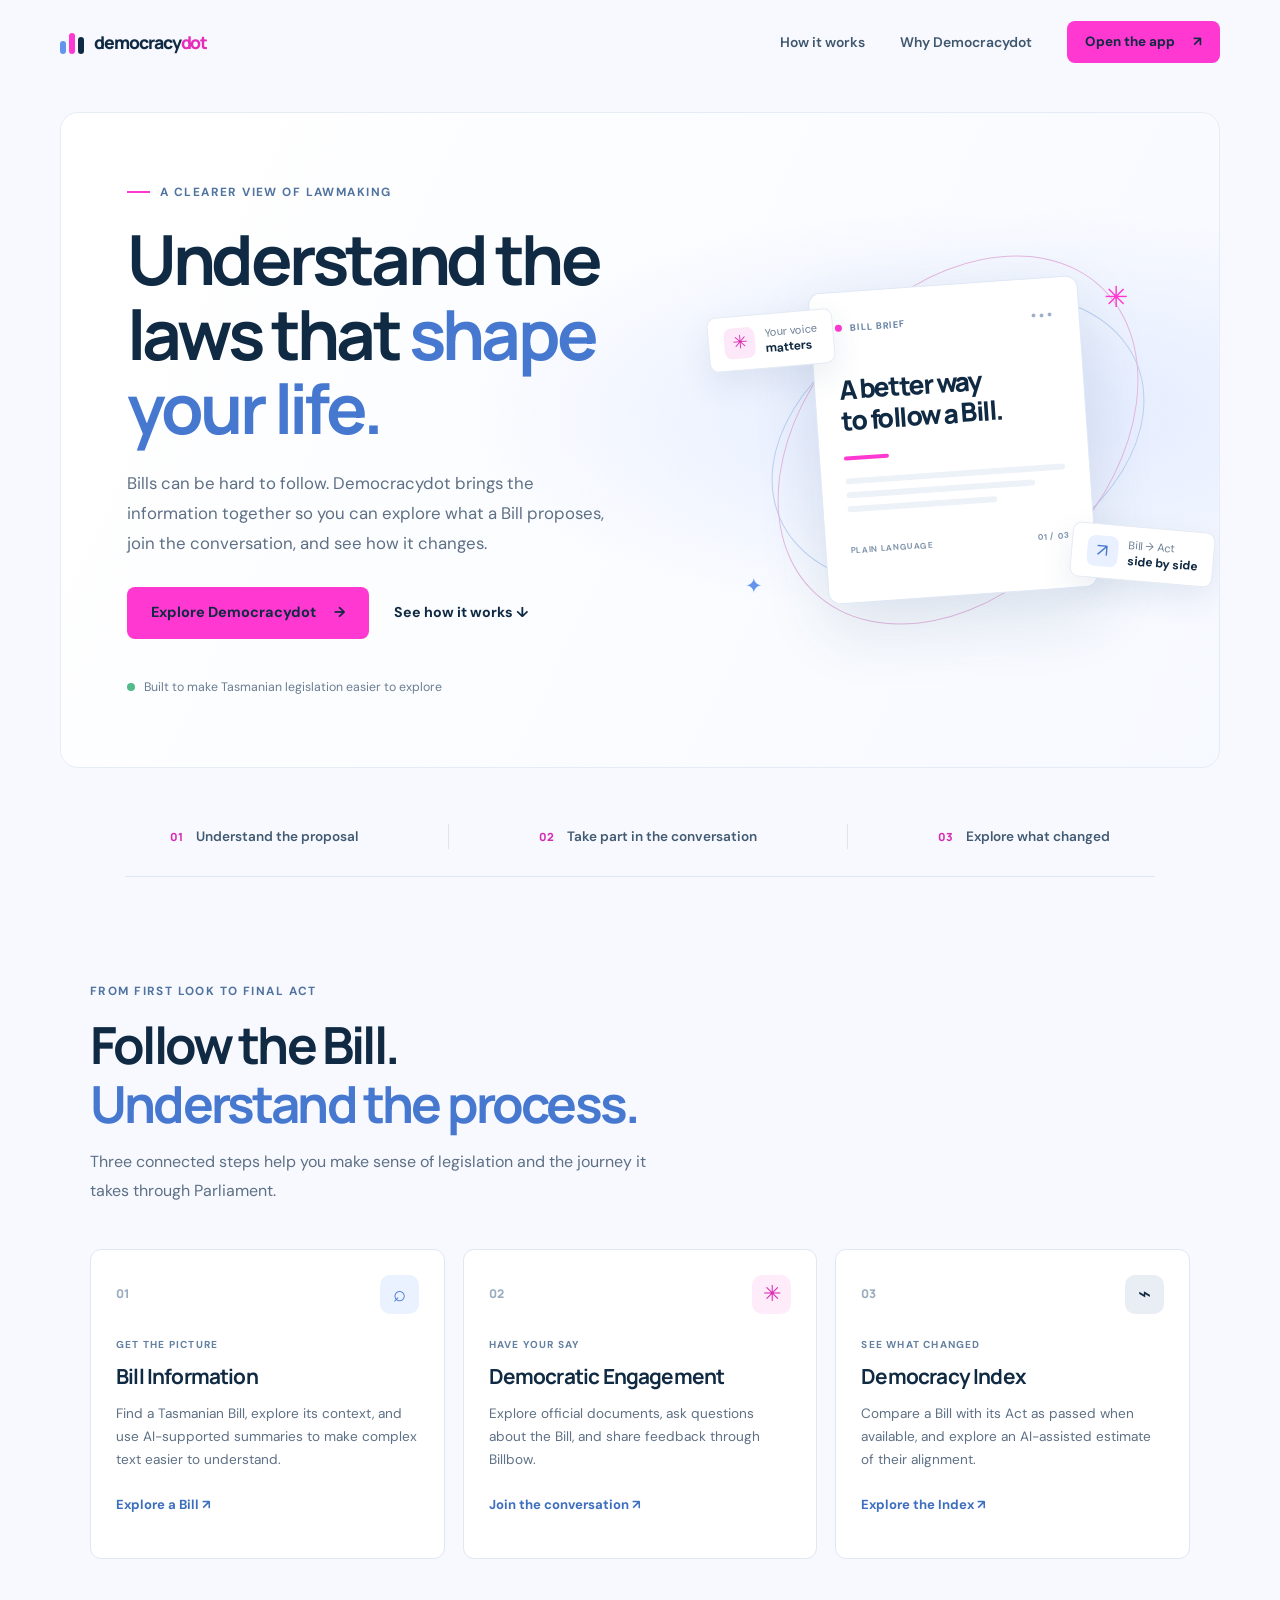
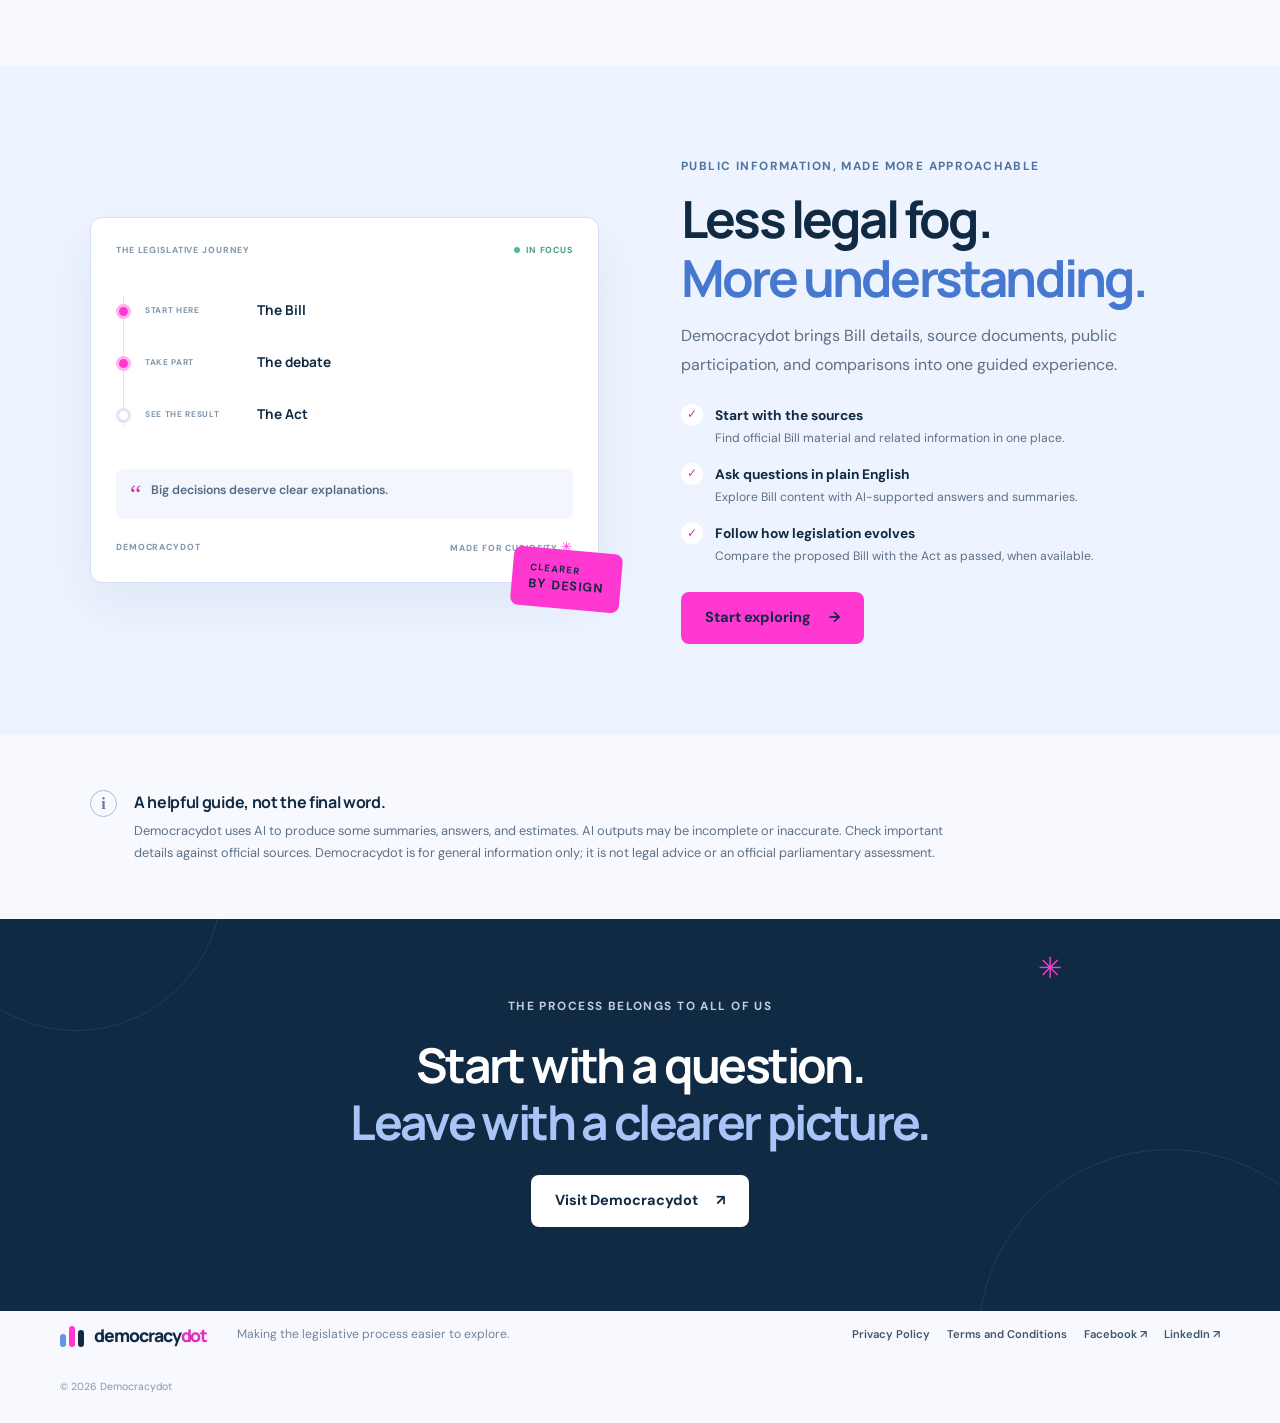
==== docs/index.html @ a139b9e2 "update" ====
<!doctype html>
<html lang="en">
  <head>
    <meta charset="utf-8">
    <meta name="viewport" content="width=device-width, initial-scale=1">
    <meta
      name="description"
      content="Understand Tasmanian Bills, follow the parliamentary process, and explore how legislation changes with Democracydot."
    >
    <meta name="theme-color" content="#f7f9ff">
    <title>Democracydot — Understand the laws that shape your life</title>
    <link rel="preconnect" href="https://fonts.googleapis.com">
    <link rel="preconnect" href="https://fonts.gstatic.com" crossorigin>
    <link
      href="https://fonts.googleapis.com/css2?family=DM+Sans:wght@400;500;600;700&family=Manrope:wght@400;500;600;700;800&display=swap"
      rel="stylesheet"
    >
    <link rel="stylesheet" href="styles.css">
  </head>
  <body>
    <a class="skip-link" href="#main">Skip to content</a>
    <header class="site-header">
      <a class="brand" href="#main" aria-label="Democracydot home">
        <span class="brand-mark" aria-hidden="true"><span></span><span></span><span></span></span>
        <span>democracy<span class="brand-dot">dot</span></span>
      </a>
      <nav class="main-nav" aria-label="Main navigation">
        <a href="#how-it-works">How it works</a>
        <a href="#why-democracydot">Why Democracydot</a>
        <a class="button button-small button-primary" href="https://democracydotcom.streamlit.app/">
          Open the app <span aria-hidden="true">↗</span>
        </a>
      </nav>
    </header>

    <main id="main">
      <section class="hero">
        <div class="hero-copy">
          <p class="eyebrow"><span class="eyebrow-line"></span> A clearer view of lawmaking</p>
          <h1>Understand the laws that <span>shape your life.</span></h1>
          <p class="hero-intro">
            Bills can be hard to follow. Democracydot brings the information
            together so you can explore what a Bill proposes, join the
            conversation, and see how it changes.
          </p>
          <div class="hero-actions">
            <a class="button button-primary" href="https://democracydotcom.streamlit.app/">
              Explore Democracydot <span aria-hidden="true">→</span>
            </a>
            <a class="text-link" href="#how-it-works">See how it works <span aria-hidden="true">↓</span></a>
          </div>
          <div class="hero-note">
            <span class="status-dot" aria-hidden="true"></span>
            Built to make Tasmanian legislation easier to explore
          </div>
        </div>

        <div class="hero-art" role="img" aria-label="Illustration of a Bill moving through three stages">
          <div class="art-orbit orbit-one"></div>
          <div class="art-orbit orbit-two"></div>
          <div class="document-card">
            <div class="document-top">
              <span class="document-label"><span></span> BILL BRIEF</span>
              <span class="document-dots" aria-hidden="true">•••</span>
            </div>
            <div class="document-title">A better way<br>to follow a Bill.</div>
            <div class="document-rule"></div>
            <div class="document-lines"><i></i><i></i><i></i></div>
            <div class="document-footer"><span>PLAIN LANGUAGE</span><span>01 / 03</span></div>
          </div>
          <div class="art-tag tag-voice"><span class="tag-icon">✳</span><span>Your voice<br><b>matters</b></span></div>
          <div class="art-tag tag-compare"><span class="tag-icon">↗</span><span>Bill → Act<br><b>side by side</b></span></div>
          <div class="art-sparkle sparkle-one" aria-hidden="true">✳</div>
          <div class="art-sparkle sparkle-two" aria-hidden="true">✦</div>
        </div>
      </section>

      <section class="trust-strip" aria-label="What Democracydot helps you do">
        <div><span class="strip-number">01</span><span>Understand the proposal</span></div>
        <span class="strip-divider" aria-hidden="true"></span>
        <div><span class="strip-number">02</span><span>Take part in the conversation</span></div>
        <span class="strip-divider" aria-hidden="true"></span>
        <div><span class="strip-number">03</span><span>Explore what changed</span></div>
      </section>

      <section class="workflow section-wrap" id="how-it-works">
        <div class="section-heading">
          <p class="eyebrow">From first look to final Act</p>
          <h2>Follow the Bill.<br><span>Understand the process.</span></h2>
          <p>Three connected steps help you make sense of legislation and the journey it takes through Parliament.</p>
        </div>
        <div class="steps">
          <article class="step-card step-blue">
            <div class="step-top"><span class="step-number">01</span><span class="step-symbol" aria-hidden="true">⌕</span></div>
            <p class="step-kicker">GET THE PICTURE</p>
            <h3>Bill Information</h3>
            <p>Find a Tasmanian Bill, explore its context, and use AI-supported summaries to make complex text easier to understand.</p>
            <a href="https://democracydotcom.streamlit.app/" class="step-link">Explore a Bill <span aria-hidden="true">↗</span></a>
          </article>
          <article class="step-card step-pink">
            <div class="step-top"><span class="step-number">02</span><span class="step-symbol" aria-hidden="true">✳</span></div>
            <p class="step-kicker">HAVE YOUR SAY</p>
            <h3>Democratic Engagement</h3>
            <p>Explore official documents, ask questions about the Bill, and share feedback through Billbow.</p>
            <a href="https://democracydotcom.streamlit.app/" class="step-link">Join the conversation <span aria-hidden="true">↗</span></a>
          </article>
          <article class="step-card step-navy">
            <div class="step-top"><span class="step-number">03</span><span class="step-symbol" aria-hidden="true">⌁</span></div>
            <p class="step-kicker">SEE WHAT CHANGED</p>
            <h3>Democracy Index</h3>
            <p>Compare a Bill with its Act as passed when available, and explore an AI-assisted estimate of their alignment.</p>
            <a href="https://democracydotcom.streamlit.app/" class="step-link">Explore the Index <span aria-hidden="true">↗</span></a>
          </article>
        </div>
      </section>

      <section class="feature-section" id="why-democracydot">
        <div class="feature-visual">
          <div class="feature-panel">
            <div class="panel-header"><span>THE LEGISLATIVE JOURNEY</span><span class="panel-live"><i></i> IN FOCUS</span></div>
            <div class="journey-line">
              <div class="journey-item active"><span class="journey-dot"></span><div><small>START HERE</small><b>The Bill</b></div></div>
              <div class="journey-item active"><span class="journey-dot"></span><div><small>TAKE PART</small><b>The debate</b></div></div>
              <div class="journey-item"><span class="journey-dot"></span><div><small>SEE THE RESULT</small><b>The Act</b></div></div>
            </div>
            <div class="panel-quote"><span>“</span><p>Big decisions deserve clear explanations.</p></div>
            <div class="panel-bottom"><span>DEMOCRACYDOT</span><span>MADE FOR CURIOSITY <b>✳</b></span></div>
          </div>
          <div class="feature-sticker">CLEARER<br><b>BY DESIGN</b></div>
        </div>
        <div class="feature-copy">
          <p class="eyebrow">Public information, made more approachable</p>
          <h2>Less legal fog.<br><span>More understanding.</span></h2>
          <p>Democracydot brings Bill details, source documents, public participation, and comparisons into one guided experience.</p>
          <ul class="feature-list">
            <li><span>✓</span><div><b>Start with the sources</b><small>Find official Bill material and related information in one place.</small></div></li>
            <li><span>✓</span><div><b>Ask questions in plain English</b><small>Explore Bill content with AI-supported answers and summaries.</small></div></li>
            <li><span>✓</span><div><b>Follow how legislation evolves</b><small>Compare the proposed Bill with the Act as passed, when available.</small></div></li>
          </ul>
          <a class="button button-primary" href="https://democracydotcom.streamlit.app/">
            Start exploring <span aria-hidden="true">→</span>
          </a>
        </div>
      </section>

      <section class="disclaimer section-wrap">
        <div class="disclaimer-icon" aria-hidden="true">i</div>
        <div>
          <h2>A helpful guide, not the final word.</h2>
          <p>Democracydot uses AI to produce some summaries, answers, and estimates. AI outputs may be incomplete or inaccurate. Check important details against official sources. Democracydot is for general information only; it is not legal advice or an official parliamentary assessment.</p>
        </div>
      </section>

      <section class="closing-cta">
        <div class="closing-spark" aria-hidden="true">✳</div>
        <p class="eyebrow">The process belongs to all of us</p>
        <h2>Start with a question.<br><span>Leave with a clearer picture.</span></h2>
        <a class="button button-light" href="https://democracydotcom.streamlit.app/">
          Visit Democracydot <span aria-hidden="true">↗</span>
        </a>
      </section>
    </main>

    <footer class="site-footer">
      <a class="brand footer-brand" href="#main" aria-label="Democracydot home">
        <span class="brand-mark" aria-hidden="true"><span></span><span></span><span></span></span>
        <span>democracy<span class="brand-dot">dot</span></span>
      </a>
      <p>Making the legislative process easier to explore.</p>
      <div class="footer-links">
        <a href="https://democracydotcom.streamlit.app/privacy">Privacy Policy</a>
        <a href="https://democracydotcom.streamlit.app/terms">Terms and Conditions</a>
        <a href="https://www.facebook.com/profile.php?id=61595771103973" target="_blank" rel="noopener noreferrer">Facebook ↗</a>
        <a href="https://www.linkedin.com/in/hon-madeleine-ogilvie-mp-a23076b4" target="_blank" rel="noopener noreferrer">LinkedIn ↗</a>
      </div>
      <small>© 2026 Democracydot</small>
    </footer>
  </body>
</html>
---- docs/styles.css ----
:root {
  color-scheme: light;
  --navy: #102a43;
  --blue: #6495ed;
  --pink: #ff38d1;
  --ink: #142a40;
  --muted: #5e7085;
  --paper: #f7f9ff;
  --line: #e0e8f3;
  --white: #fff;
  font-family: "DM Sans", sans-serif;
  font-synthesis: none;
  text-rendering: optimizeLegibility;
}

* { box-sizing: border-box; }
html { scroll-behavior: smooth; }
body {
  margin: 0;
  background: var(--paper);
  color: var(--ink);
  font-size: 16px;
  line-height: 1.6;
}
a { color: inherit; }
.skip-link {
  position: absolute;
  top: -4rem;
  left: 1rem;
  z-index: 10;
  padding: .7rem 1rem;
  border-radius: .5rem;
  background: var(--white);
  color: var(--navy);
}
.skip-link:focus { top: 1rem; }
.site-header {
  width: min(1160px, calc(100% - 48px));
  height: 84px;
  margin: 0 auto;
  display: flex;
  align-items: center;
  justify-content: space-between;
}
.brand {
  display: inline-flex;
  align-items: center;
  gap: 10px;
  color: var(--navy);
  font-family: Manrope, sans-serif;
  font-size: 1.1rem;
  font-weight: 800;
  letter-spacing: -.06em;
  text-decoration: none;
}
.brand-dot { color: #e52cbb; }
.brand-mark { display: flex; align-items: end; gap: 3px; height: 24px; }
.brand-mark span {
  display: block;
  width: 6px;
  border-radius: 4px;
  background: var(--blue);
}
.brand-mark span:nth-child(1) { height: 13px; }
.brand-mark span:nth-child(2) { height: 21px; background: var(--pink); }
.brand-mark span:nth-child(3) { height: 17px; background: var(--navy); }
.main-nav { display: flex; align-items: center; gap: 35px; }
.main-nav > a:not(.button), .footer-links a {
  color: #40566d;
  font-size: .87rem;
  font-weight: 600;
  text-decoration: none;
}
.main-nav > a:not(.button):hover, .footer-links a:hover { color: #d321ad; }
.button {
  display: inline-flex;
  min-height: 52px;
  align-items: center;
  justify-content: center;
  gap: 18px;
  padding: 0 23px;
  border: 1px solid transparent;
  border-radius: 8px;
  font-size: .91rem;
  font-weight: 700;
  text-decoration: none;
  transition: transform .2s ease, box-shadow .2s ease, background .2s ease;
}
.button:hover { transform: translateY(-2px); box-shadow: 0 9px 22px #102a4320; }
.button:focus-visible, a:focus-visible { outline: 3px solid #e52cbb; outline-offset: 3px; }
.button-primary { background: var(--pink); color: var(--navy); }
.button-primary:hover { background: #ff61dc; }
.button-small { min-height: 42px; padding: 0 17px; font-size: .84rem; }
.hero {
  position: relative;
  width: min(1160px, calc(100% - 48px));
  min-height: 555px;
  margin: 28px auto 0;
  display: grid;
  grid-template-columns: 1.08fr .92fr;
  align-items: center;
  overflow: hidden;
  border: 1px solid #e6ecf6;
  border-radius: 18px;
  background:
    radial-gradient(ellipse at 81% 46%, #e1eaff 0, #e1eaff00 41%),
    linear-gradient(115deg, #fff 5%, #f6f9ff 100%);
}
.hero-copy { position: relative; z-index: 1; padding: 70px 0 70px 66px; }
.eyebrow {
  display: flex;
  align-items: center;
  gap: 10px;
  margin: 0 0 20px;
  color: #50739f;
  font-size: .74rem;
  font-weight: 700;
  letter-spacing: .12em;
  text-transform: uppercase;
}
.eyebrow-line { display: inline-block; width: 23px; height: 2px; background: var(--pink); }
h1, h2, h3, p { margin-top: 0; }
h1, h2, h3 {
  color: var(--navy);
  font-family: Manrope, sans-serif;
  letter-spacing: -.055em;
}
h1 { max-width: 590px; margin-bottom: 22px; font-size: clamp(3rem, 5.4vw, 4.55rem); line-height: 1.08; }
h1 span, .section-heading h2 span, .feature-copy h2 span { color: #4778d0; }
.hero-intro { max-width: 500px; margin-bottom: 28px; color: var(--muted); font-size: 1.05rem; line-height: 1.8; }
.hero-actions { display: flex; flex-wrap: wrap; align-items: center; gap: 25px; }
.text-link { color: var(--navy); font-size: .89rem; font-weight: 700; text-decoration: none; }
.text-link:hover { color: #d321ad; }
.hero-note { display: flex; align-items: center; gap: 9px; margin-top: 39px; color: #6a7d91; font-size: .77rem; }
.status-dot, .panel-live i { width: 8px; height: 8px; border-radius: 50%; background: #54ba8a; }
.hero-art { position: relative; min-height: 490px; }
.art-orbit { position: absolute; top: 50%; left: 51%; border: 1px solid #bbcff0; border-radius: 50%; transform: translate(-50%, -50%) rotate(-24deg); }
.orbit-one { width: 390px; height: 270px; }
.orbit-two { width: 300px; height: 420px; transform: translate(-50%, -50%) rotate(43deg); border-color: #e4b8df; }
.document-card {
  position: absolute;
  top: 50%;
  left: 50%;
  width: 270px;
  min-height: 312px;
  padding: 24px;
  border: 1px solid #dfe8f6;
  border-radius: 12px;
  background: #fff;
  box-shadow: 0 25px 65px #29497122;
  transform: translate(-50%, -50%) rotate(-4deg);
}
.document-top, .document-footer { display: flex; align-items: center; justify-content: space-between; }
.document-label { color: #6481a2; font-size: .58rem; font-weight: 700; letter-spacing: .1em; }
.document-label span { display: inline-block; width: 7px; height: 7px; margin-right: 5px; border-radius: 50%; background: var(--pink); }
.document-dots { color: #9db0c8; letter-spacing: 2px; }
.document-title { margin-top: 32px; color: var(--navy); font-family: Manrope, sans-serif; font-size: 1.65rem; font-weight: 800; letter-spacing: -.055em; line-height: 1.2; }
.document-rule { width: 45px; height: 4px; margin: 19px 0 18px; border-radius: 5px; background: var(--pink); }
.document-lines { display: grid; gap: 8px; }
.document-lines i { height: 6px; border-radius: 4px; background: #edf1f8; }
.document-lines i:nth-child(2) { width: 86%; }
.document-lines i:nth-child(3) { width: 68%; }
.document-footer { margin-top: 32px; color: #8195ad; font-size: .52rem; font-weight: 700; letter-spacing: .08em; }
.art-tag {
  position: absolute;
  display: flex;
  align-items: center;
  gap: 10px;
  padding: 11px 15px;
  border: 1px solid #e5eaf4;
  border-radius: 9px;
  background: #fff;
  box-shadow: 0 12px 32px #29497118;
  color: #6b7e94;
  font-size: .69rem;
  line-height: 1.35;
}
.art-tag b { color: var(--navy); font-size: .76rem; }
.tag-icon { display: grid; width: 31px; height: 31px; place-items: center; border-radius: 8px; background: #fce8f8; color: #d92cb4; font-size: 1.15rem; }
.tag-voice { top: 24%; left: 4%; transform: rotate(-5deg); }
.tag-compare { right: 1%; bottom: 21%; transform: rotate(5deg); }
.tag-compare .tag-icon { background: #e9f0ff; color: #4778d0; }
.art-sparkle { position: absolute; color: var(--pink); }
.sparkle-one { top: 16%; right: 17%; font-size: 1.8rem; }
.sparkle-two { bottom: 17%; left: 11%; color: #6495ed; font-size: 1.3rem; }
.trust-strip {
  width: min(1030px, calc(100% - 48px));
  min-height: 80px;
  margin: 29px auto 0;
  display: flex;
  align-items: center;
  justify-content: space-around;
  border-bottom: 1px solid var(--line);
  color: #425a72;
  font-size: .85rem;
  font-weight: 600;
}
.trust-strip > div { display: flex; align-items: center; gap: 13px; }
.strip-number { color: #d42db1; font-family: Manrope, sans-serif; font-size: .7rem; font-weight: 800; }
.strip-divider { height: 25px; border-left: 1px solid #dce4ef; }
.section-wrap { width: min(1100px, calc(100% - 48px)); margin-right: auto; margin-left: auto; }
.workflow { padding-top: 105px; padding-bottom: 107px; }
.section-heading { max-width: 650px; margin-bottom: 43px; }
.section-heading .eyebrow, .feature-copy .eyebrow { margin-bottom: 14px; }
.section-heading h2, .feature-copy h2 { margin-bottom: 15px; font-size: clamp(2.25rem, 4vw, 3.35rem); line-height: 1.15; }
.section-heading > p:last-child, .feature-copy > p:not(.eyebrow) { max-width: 590px; margin-bottom: 0; color: var(--muted); line-height: 1.8; }
.steps { display: grid; grid-template-columns: repeat(3, 1fr); gap: 18px; }
.step-card { min-height: 310px; padding: 25px 25px 23px; border: 1px solid var(--line); border-radius: 11px; background: #fff; }
.step-top { display: flex; align-items: center; justify-content: space-between; margin-bottom: 23px; }
.step-number { color: #9aacbf; font-family: Manrope, sans-serif; font-size: .75rem; font-weight: 800; }
.step-symbol { display: grid; width: 39px; height: 39px; place-items: center; border-radius: 10px; background: #eaf1ff; color: #4778d0; font-size: 1.35rem; }
.step-pink .step-symbol { background: #ffecfa; color: #d92cb4; }
.step-navy .step-symbol { background: #e9eef5; color: var(--navy); }
.step-kicker { margin-bottom: 7px; color: #6380a0; font-size: .63rem; font-weight: 700; letter-spacing: .12em; }
.step-card h3 { margin-bottom: 9px; font-size: 1.3rem; letter-spacing: -.04em; }
.step-card > p:not(.step-kicker) { min-height: 76px; margin-bottom: 13px; color: var(--muted); font-size: .85rem; line-height: 1.7; }
.step-link { color: #3e6fbf; font-size: .82rem; font-weight: 700; text-decoration: none; }
.step-link:hover { color: #d321ad; }
.feature-section {
  padding: 91px max(24px, calc((100vw - 1100px) / 2));
  display: grid;
  grid-template-columns: 1fr 1fr;
  align-items: center;
  gap: 82px;
  background: #edf3ff;
}
.feature-visual { position: relative; padding: 28px 0; }
.feature-panel {
  min-height: 310px;
  padding: 25px;
  border: 1px solid #d5e1f3;
  border-radius: 12px;
  background: #fff;
  box-shadow: 0 20px 50px #24436d12;
}
.panel-header, .panel-bottom { display: flex; align-items: center; justify-content: space-between; color: #8195ac; font-size: .55rem; font-weight: 700; letter-spacing: .1em; }
.panel-live { display: flex; align-items: center; gap: 6px; color: #4c9d78; }
.panel-live i { width: 6px; height: 6px; }
.journey-line { position: relative; display: grid; gap: 0; margin: 28px 0; }
.journey-line::before { position: absolute; top: 12px; bottom: 15px; left: 7px; width: 1px; background: #dce6f4; content: ""; }
.journey-item { position: relative; display: flex; align-items: center; gap: 14px; min-height: 52px; }
.journey-dot { z-index: 1; width: 15px; height: 15px; border: 3px solid #dce6f4; border-radius: 50%; background: #fff; }
.journey-item.active .journey-dot { border-color: #ffb2ed; background: var(--pink); }
.journey-item div { display: flex; align-items: center; gap: 14px; }
.journey-item small { width: 98px; color: #8195ac; font-size: .52rem; font-weight: 700; letter-spacing: .08em; }
.journey-item b { color: var(--navy); font-family: Manrope, sans-serif; font-size: .85rem; }
.panel-quote { display: flex; align-items: start; gap: 10px; padding: 12px 14px; border-radius: 7px; background: #f3f6fc; }
.panel-quote span { color: #d42db1; font-family: Georgia, serif; font-size: 1.6rem; line-height: 1; }
.panel-quote p { margin: 0; color: #536a84; font-size: .77rem; font-weight: 600; }
.panel-bottom { margin-top: 18px; }
.panel-bottom b { color: var(--pink); font-size: .8rem; }
.feature-sticker { position: absolute; right: -22px; bottom: 2px; padding: 13px 17px; border-radius: 8px; background: var(--pink); color: var(--navy); font-size: .59rem; font-weight: 700; letter-spacing: .12em; line-height: 1.5; transform: rotate(5deg); }
.feature-sticker b { font-size: .78rem; }
.feature-copy > p:not(.eyebrow) { margin-bottom: 24px; }
.feature-list { display: grid; gap: 16px; margin: 0 0 26px; padding: 0; list-style: none; }
.feature-list li { display: flex; align-items: flex-start; gap: 12px; }
.feature-list li > span { display: grid; flex: 0 0 22px; height: 22px; place-items: center; border-radius: 50%; background: #fff; color: #d42db1; font-size: .75rem; font-weight: 700; }
.feature-list li div { display: grid; gap: 3px; }
.feature-list b { color: var(--navy); font-size: .86rem; }
.feature-list small { color: var(--muted); font-size: .76rem; line-height: 1.5; }
.disclaimer { display: flex; align-items: flex-start; gap: 17px; padding-top: 55px; padding-bottom: 55px; }
.disclaimer-icon { display: grid; flex: 0 0 27px; height: 27px; place-items: center; border: 1px solid #a8bad0; border-radius: 50%; color: #617c9c; font-family: Georgia, serif; font-weight: 700; }
.disclaimer h2 { margin-bottom: 5px; font-size: 1rem; letter-spacing: -.02em; }
.disclaimer p { max-width: 850px; margin-bottom: 0; color: var(--muted); font-size: .8rem; line-height: 1.7; }
.closing-cta { position: relative; overflow: hidden; padding: 78px 24px 84px; background: var(--navy); text-align: center; }
.closing-cta::before, .closing-cta::after { position: absolute; width: 290px; height: 290px; border: 1px solid #ffffff15; border-radius: 50%; content: ""; }
.closing-cta::before { top: -180px; left: -70px; }
.closing-cta::after { right: -80px; bottom: -220px; width: 380px; height: 380px; }
.closing-cta .eyebrow { justify-content: center; color: #c0cde0; }
.closing-cta h2 { margin-bottom: 24px; color: #fff; font-size: clamp(2rem, 4vw, 3rem); line-height: 1.2; }
.closing-cta h2 span { color: #a9c5f7; }
.button-light { background: #fff; color: var(--navy); }
.button-light:hover { background: #f4e9f5; }
.closing-spark { position: absolute; top: 26px; right: 17%; color: var(--pink); font-size: 1.8rem; }
.site-footer { width: min(1160px, calc(100% - 48px)); min-height: 112px; margin: 0 auto; display: grid; grid-template-columns: auto 1fr auto; align-items: center; gap: 9px 30px; }
.footer-brand { grid-column: 1; grid-row: 1; }
.site-footer > p { grid-column: 2; grid-row: 1; margin: 0; color: #71849a; font-size: .76rem; }
.footer-links { grid-column: 3; grid-row: 1; display: flex; gap: 17px; }
.footer-links a { font-size: .7rem; }
.site-footer > small { grid-column: 1 / -1; padding-bottom: 17px; color: #8496a9; font-size: .65rem; }

@media (max-width: 900px) {
  .hero { grid-template-columns: 1fr .8fr; }
  .hero-copy { padding-left: 42px; }
  .hero-art { transform: scale(.85); }
  .feature-section { gap: 40px; }
  .site-footer { grid-template-columns: 1fr auto; }
  .site-footer > p { grid-column: 1; grid-row: 2; }
  .footer-links { grid-column: 2; grid-row: 1 / 3; flex-wrap: wrap; justify-content: end; max-width: 300px; }
}
@media (max-width: 680px) {
  .site-header { width: min(100% - 32px, 500px); height: 72px; }
  .main-nav { gap: 0; }
  .main-nav > a:not(.button) { display: none; }
  .hero { width: calc(100% - 24px); min-height: auto; margin-top: 10px; grid-template-columns: 1fr; }
  .hero-copy { padding: 47px 25px 0; }
  h1 { max-width: 500px; font-size: clamp(2.65rem, 12vw, 3.65rem); }
  .hero-intro { font-size: .96rem; }
  .hero-note { margin-top: 25px; font-size: .68rem; }
  .hero-art { min-height: 350px; margin-top: -2px; transform: scale(.8); transform-origin: top center; }
  .trust-strip { width: calc(100% - 38px); min-height: 66px; justify-content: space-between; gap: 8px; font-size: .66rem; }
  .trust-strip > div { gap: 6px; }
  .strip-divider { height: 20px; }
  .strip-number { font-size: .59rem; }
  .section-wrap { width: calc(100% - 38px); }
  .workflow { padding-top: 76px; padding-bottom: 75px; }
  .section-heading { margin-bottom: 27px; }
  .steps { grid-template-columns: 1fr; gap: 12px; }
  .step-card { min-height: auto; padding: 22px; }
  .step-card > p:not(.step-kicker) { min-height: auto; }
  .feature-section { padding: 62px 20px 68px; grid-template-columns: 1fr; gap: 36px; }
  .feature-visual { width: min(100%, 460px); margin: 0 auto; }
  .feature-sticker { right: -6px; }
  .feature-panel { padding: 20px; }
  .journey-item div { gap: 8px; }
  .journey-item small { width: 93px; font-size: .47rem; }
  .disclaimer { width: calc(100% - 38px); padding-top: 39px; padding-bottom: 39px; }
  .closing-cta { padding: 66px 19px 70px; }
  .closing-spark { right: 8%; }
  .site-footer { width: calc(100% - 38px); padding: 24px 0 8px; grid-template-columns: 1fr; gap: 10px; }
  .footer-brand, .site-footer > p, .footer-links, .site-footer > small { grid-column: 1; grid-row: auto; }
  .footer-links { justify-content: start; max-width: none; gap: 12px 18px; }
  .site-footer > small { padding: 5px 0 12px; }
}
@media (prefers-reduced-motion: reduce) {
  *, *::before, *::after { scroll-behavior: auto !important; transition-duration: .01ms !important; }
}
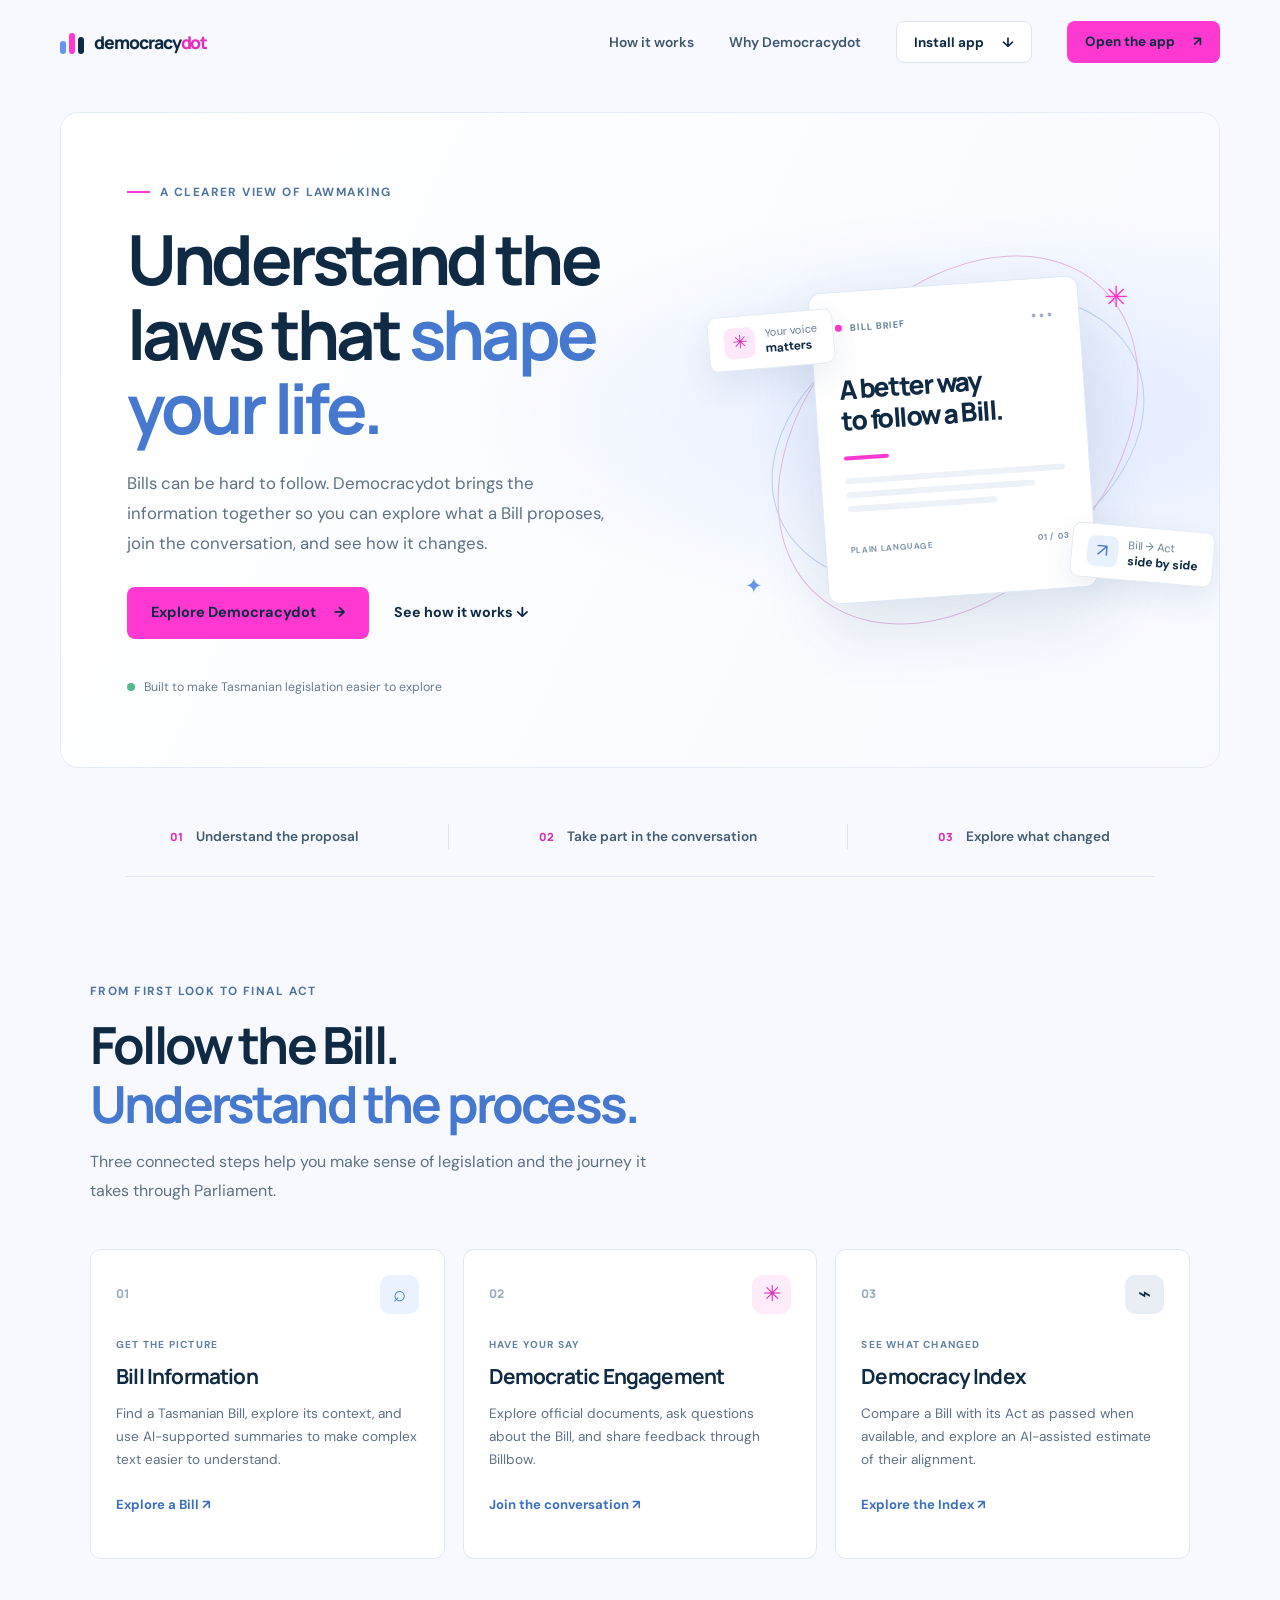
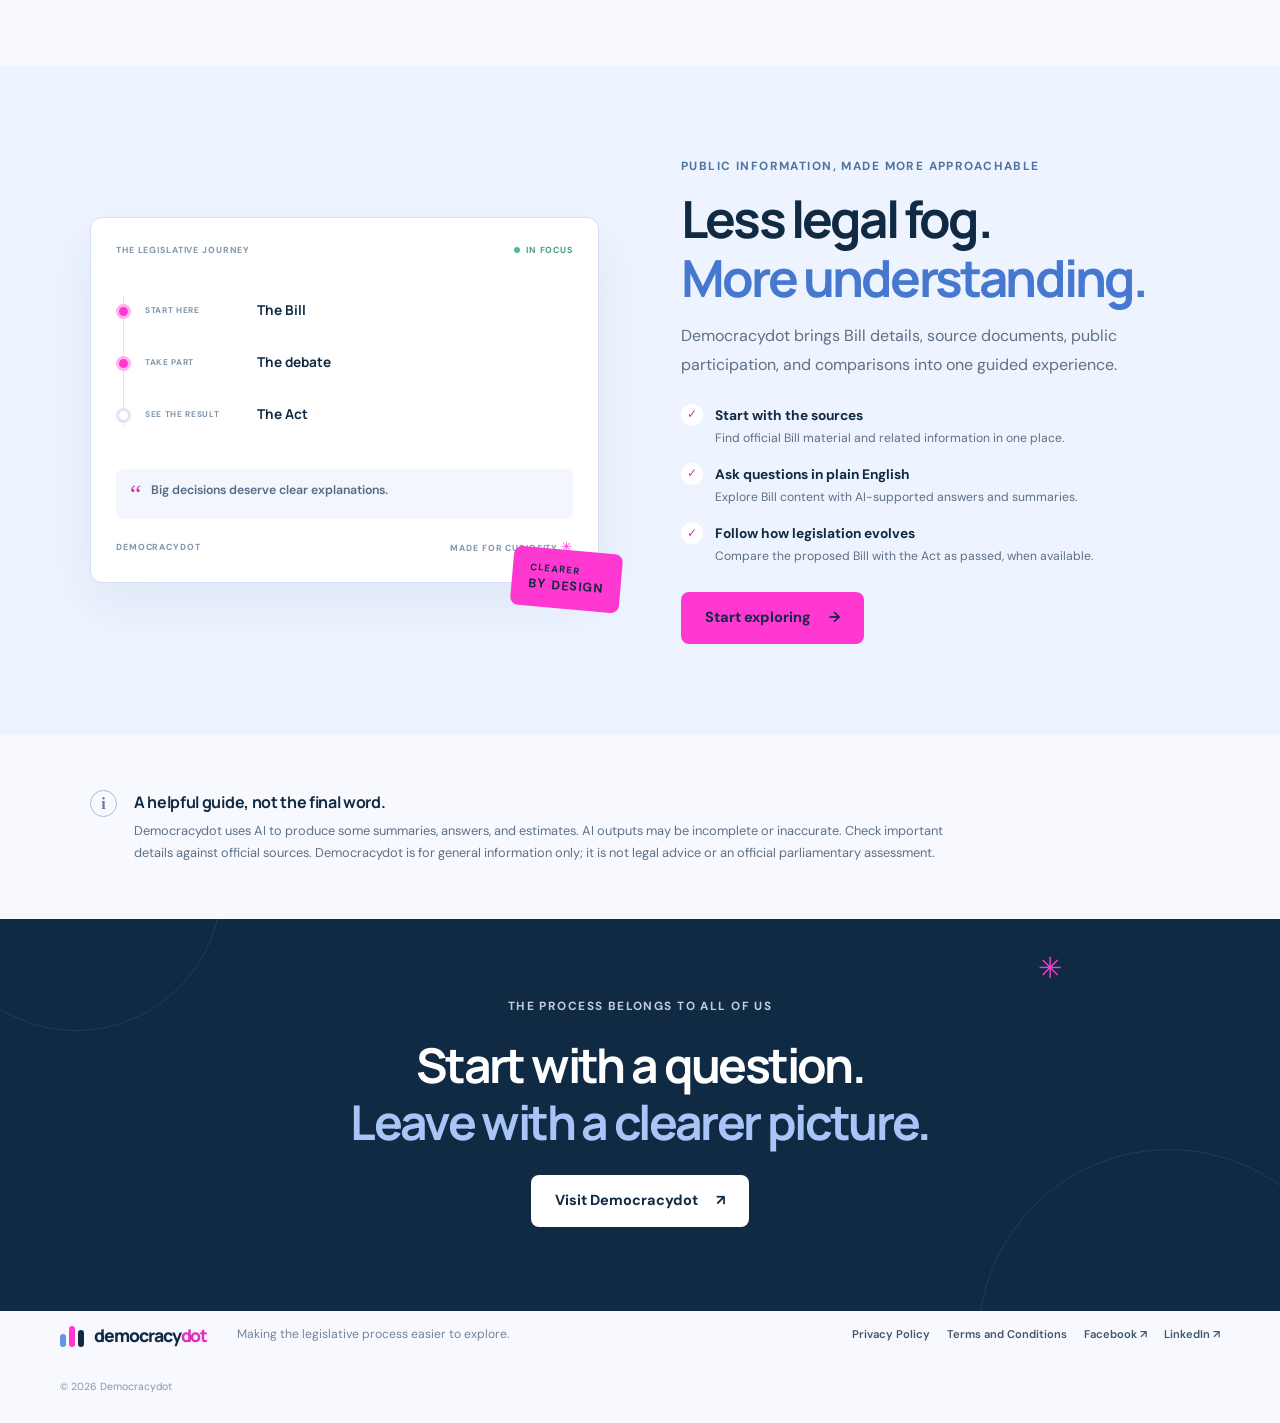
==== commit fe19e653: "update" ====
--- a/docs/index.html
+++ b/docs/index.html
@@ -8,6 +8,12 @@
       content="Understand Tasmanian Bills, follow the parliamentary process, and explore how legislation changes with Democracydot."
     >
     <meta name="theme-color" content="#f7f9ff">
+    <meta name="apple-mobile-web-app-capable" content="yes">
+    <meta name="apple-mobile-web-app-status-bar-style" content="default">
+    <meta name="apple-mobile-web-app-title" content="Democracydot">
+    <link rel="manifest" href="./manifest.webmanifest">
+    <link rel="icon" href="./icons/icon-192.png" type="image/png">
+    <link rel="apple-touch-icon" href="./icons/icon-192.png">
     <title>Democracydot — Understand the laws that shape your life</title>
     <link rel="preconnect" href="https://fonts.googleapis.com">
     <link rel="preconnect" href="https://fonts.gstatic.com" crossorigin>
@@ -27,6 +33,9 @@
       <nav class="main-nav" aria-label="Main navigation">
         <a href="#how-it-works">How it works</a>
         <a href="#why-democracydot">Why Democracydot</a>
+        <button class="button button-small button-outline" id="install-app" type="button">
+          Install app <span aria-hidden="true">↓</span>
+        </button>
         <a class="button button-small button-primary" href="https://democracydotcom.streamlit.app/">
           Open the app <span aria-hidden="true">↗</span>
         </a>
@@ -161,6 +170,20 @@
       </section>
     </main>
 
+    <dialog class="install-dialog" id="install-dialog" aria-labelledby="install-title">
+      <form method="dialog">
+        <button class="dialog-close" aria-label="Close installation instructions">×</button>
+      </form>
+      <div class="dialog-icon" aria-hidden="true">✳</div>
+      <p class="eyebrow">Take Democracydot with you</p>
+      <h2 id="install-title">Install Democracydot</h2>
+      <p class="dialog-intro">Add Democracydot to your home screen for a handy, app-like way to return to the service.</p>
+      <div class="install-instructions" id="install-instructions"></div>
+      <a class="button button-primary dialog-open-app" href="https://democracydotcom.streamlit.app/">
+        Open the app <span aria-hidden="true">↗</span>
+      </a>
+    </dialog>
+
     <footer class="site-footer">
       <a class="brand footer-brand" href="#main" aria-label="Democracydot home">
         <span class="brand-mark" aria-hidden="true"><span></span><span></span><span></span></span>
@@ -175,5 +198,6 @@
       </div>
       <small>© 2026 Democracydot</small>
     </footer>
+    <script src="./install.js" defer></script>
   </body>
 </html>
--- a/docs/styles.css
+++ b/docs/styles.css
@@ -90,7 +90,31 @@
 .button:focus-visible, a:focus-visible { outline: 3px solid #e52cbb; outline-offset: 3px; }
 .button-primary { background: var(--pink); color: var(--navy); }
 .button-primary:hover { background: #ff61dc; }
+.button-outline { border-color: #dbe4f0; background: #fff; color: var(--navy); cursor: pointer; font-family: inherit; }
+.button-outline:hover { border-color: #ef9cdd; background: #fff8fd; }
 .button-small { min-height: 42px; padding: 0 17px; font-size: .84rem; }
+.install-dialog {
+  position: relative;
+  width: min(440px, calc(100% - 32px));
+  padding: 34px;
+  border: 1px solid var(--line);
+  border-radius: 16px;
+  background: #fff;
+  color: var(--ink);
+  box-shadow: 0 24px 80px #102a4333;
+}
+.install-dialog::backdrop { background: #102a4380; backdrop-filter: blur(3px); }
+.install-dialog form { position: absolute; top: 12px; right: 14px; }
+.dialog-close { width: 34px; height: 34px; border: 0; border-radius: 50%; background: #f1f5fb; color: var(--navy); font-size: 1.5rem; cursor: pointer; }
+.dialog-icon { display: grid; width: 44px; height: 44px; margin-bottom: 20px; place-items: center; border-radius: 12px; background: #ffecfa; color: #d42db1; font-size: 1.4rem; }
+.install-dialog .eyebrow { margin-bottom: 8px; font-size: .64rem; }
+.install-dialog h2 { margin-bottom: 8px; font-size: 1.65rem; }
+.dialog-intro { margin-bottom: 18px; color: var(--muted); font-size: .88rem; line-height: 1.7; }
+.install-instructions { margin-bottom: 21px; padding: 14px 16px; border-radius: 9px; background: #f3f6fc; color: #526981; font-size: .82rem; line-height: 1.7; }
+.install-instructions p { margin: 0; }
+.install-instructions p + p { margin-top: 8px; }
+.install-instructions b { color: var(--navy); }
+.dialog-open-app { width: 100%; }
 .hero {
   position: relative;
   width: min(1160px, calc(100% - 48px));
@@ -292,6 +316,8 @@
   .site-header { width: min(100% - 32px, 500px); height: 72px; }
   .main-nav { gap: 0; }
   .main-nav > a:not(.button) { display: none; }
+  .main-nav { gap: 8px; }
+  .main-nav .button { padding: 0 11px; font-size: .74rem; }
   .hero { width: calc(100% - 24px); min-height: auto; margin-top: 10px; grid-template-columns: 1fr; }
   .hero-copy { padding: 47px 25px 0; }
   h1 { max-width: 500px; font-size: clamp(2.65rem, 12vw, 3.65rem); }
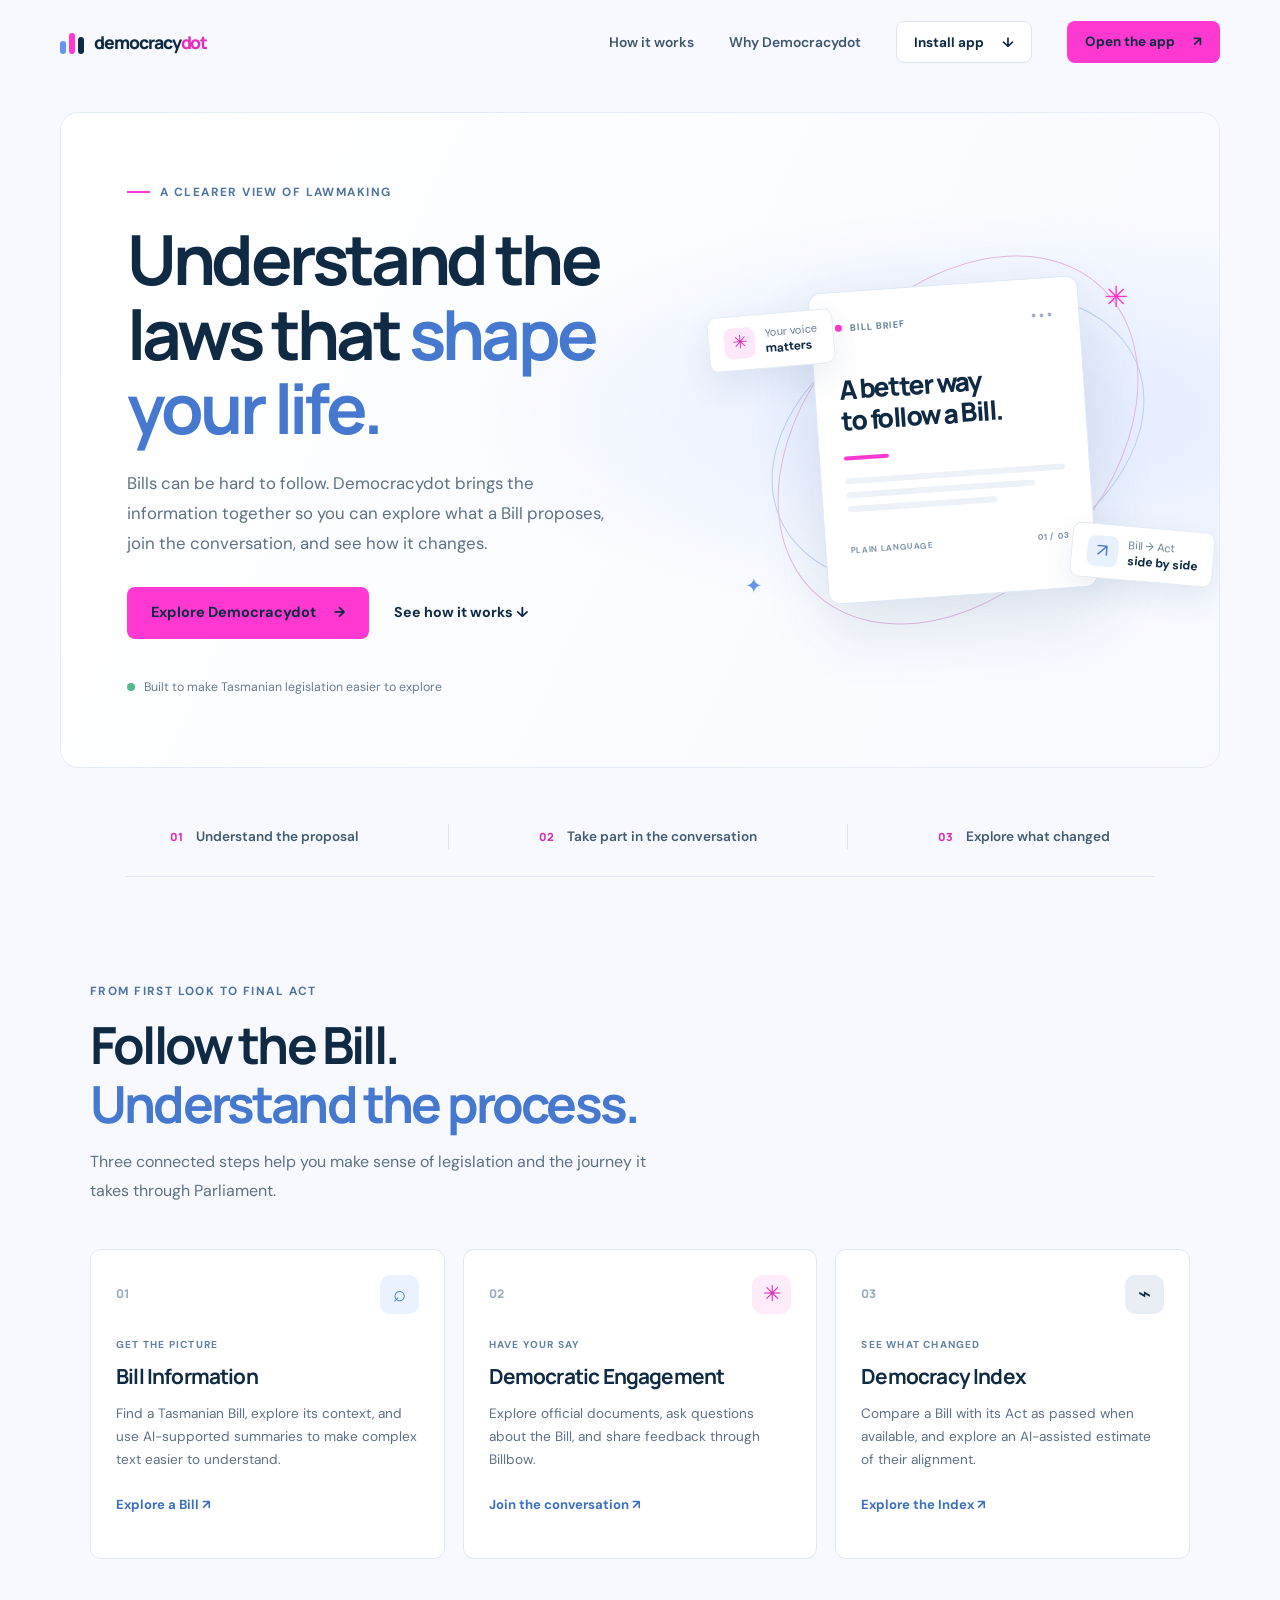
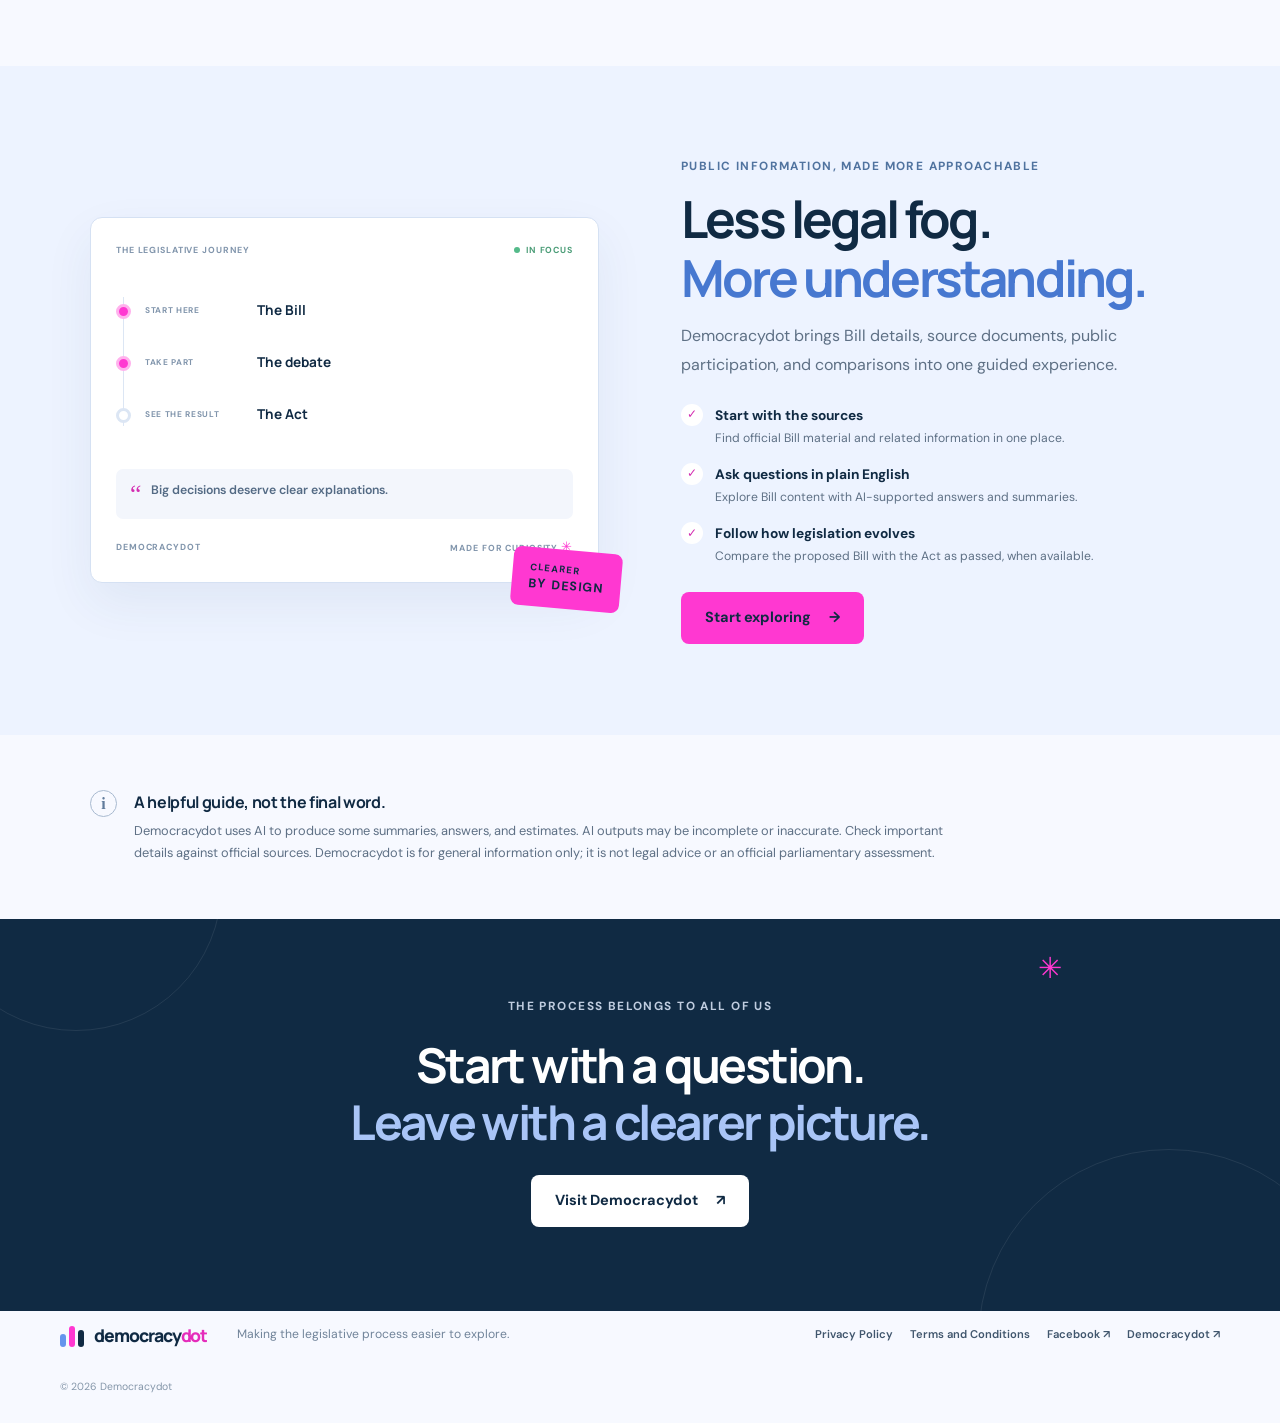
==== commit eec81b09: "Update Democracydot LinkedIn footer link Co-authored-by: Copilot <223556219+Copilot@users.noreply.gi" ====
--- a/docs/index.html
+++ b/docs/index.html
@@ -194,7 +194,7 @@
         <a href="https://democracydotcom.streamlit.app/privacy">Privacy Policy</a>
         <a href="https://democracydotcom.streamlit.app/terms">Terms and Conditions</a>
         <a href="https://www.facebook.com/profile.php?id=61595771103973" target="_blank" rel="noopener noreferrer">Facebook ↗</a>
-        <a href="https://www.linkedin.com/in/hon-madeleine-ogilvie-mp-a23076b4" target="_blank" rel="noopener noreferrer">LinkedIn ↗</a>
+        <a href="https://www.linkedin.com/company/democracydot-com/" target="_blank" rel="noopener noreferrer">Democracydot ↗</a>
       </div>
       <small>© 2026 Democracydot</small>
     </footer>
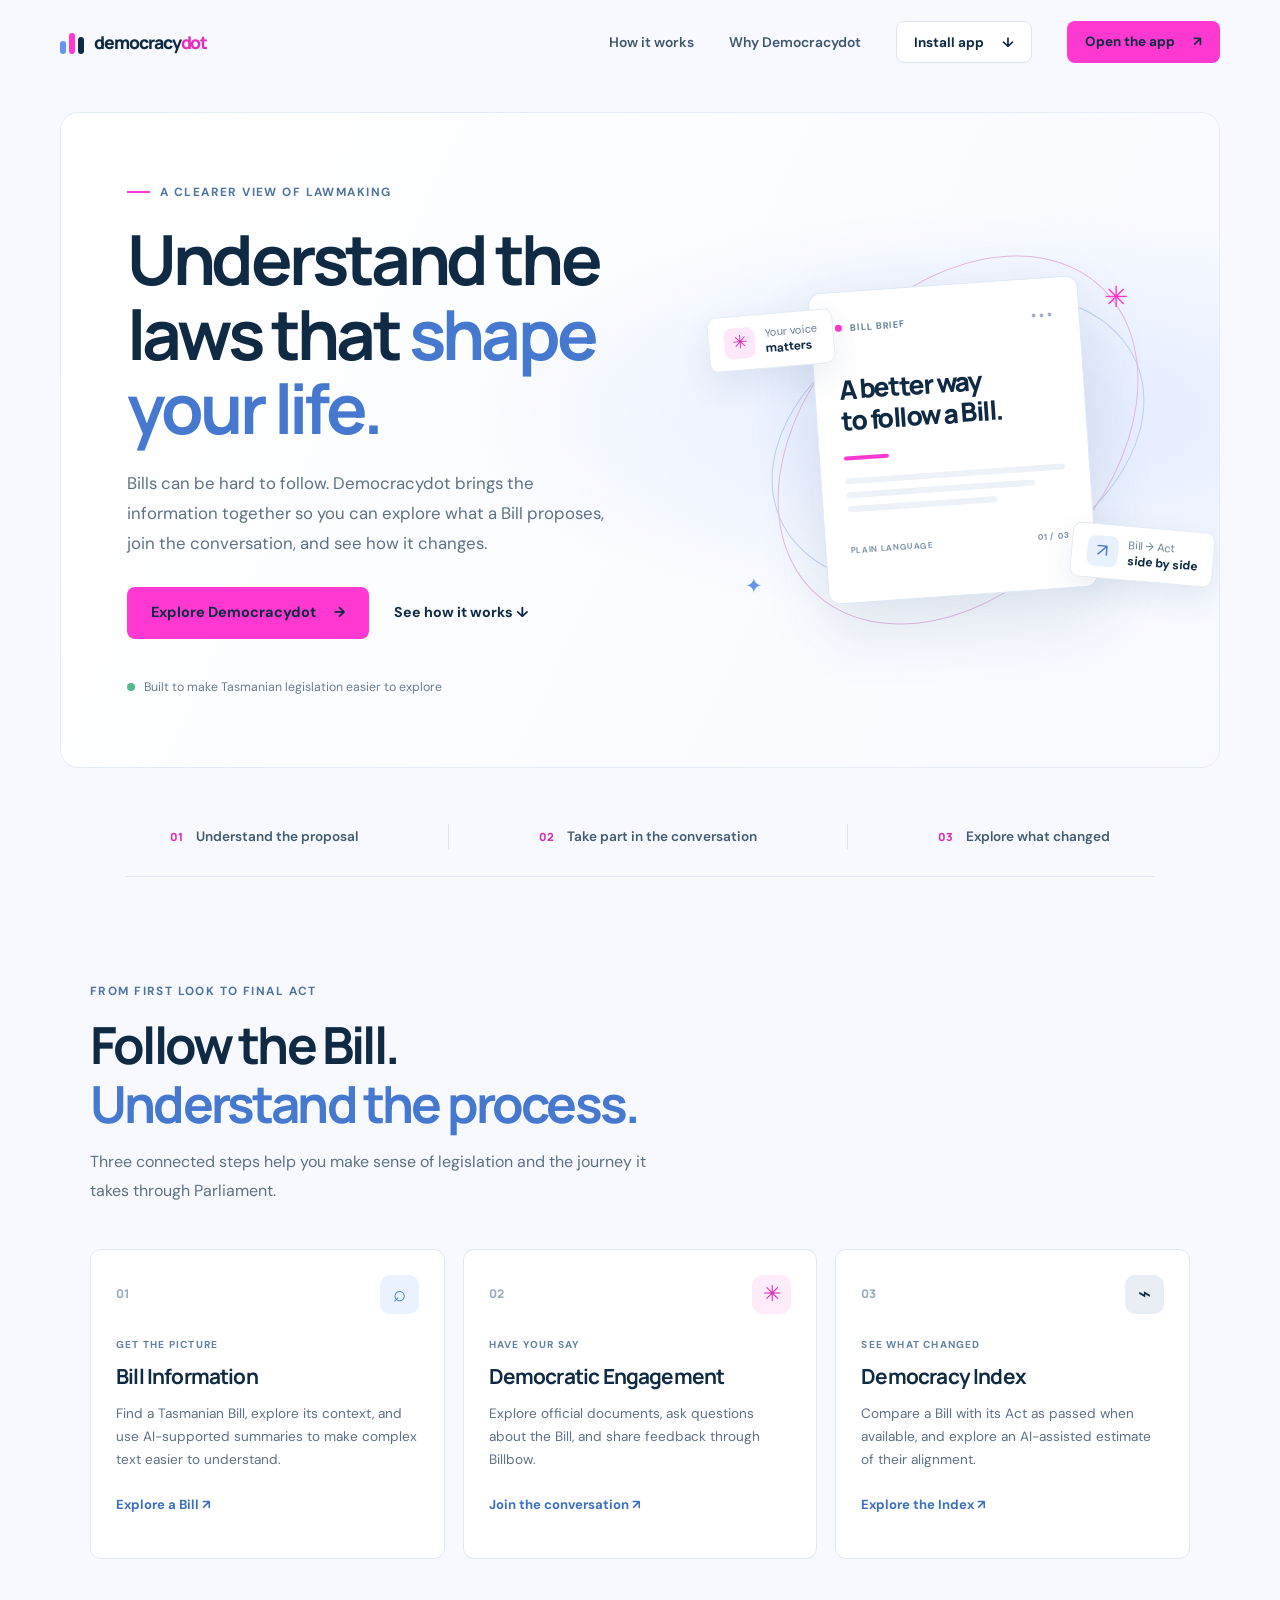
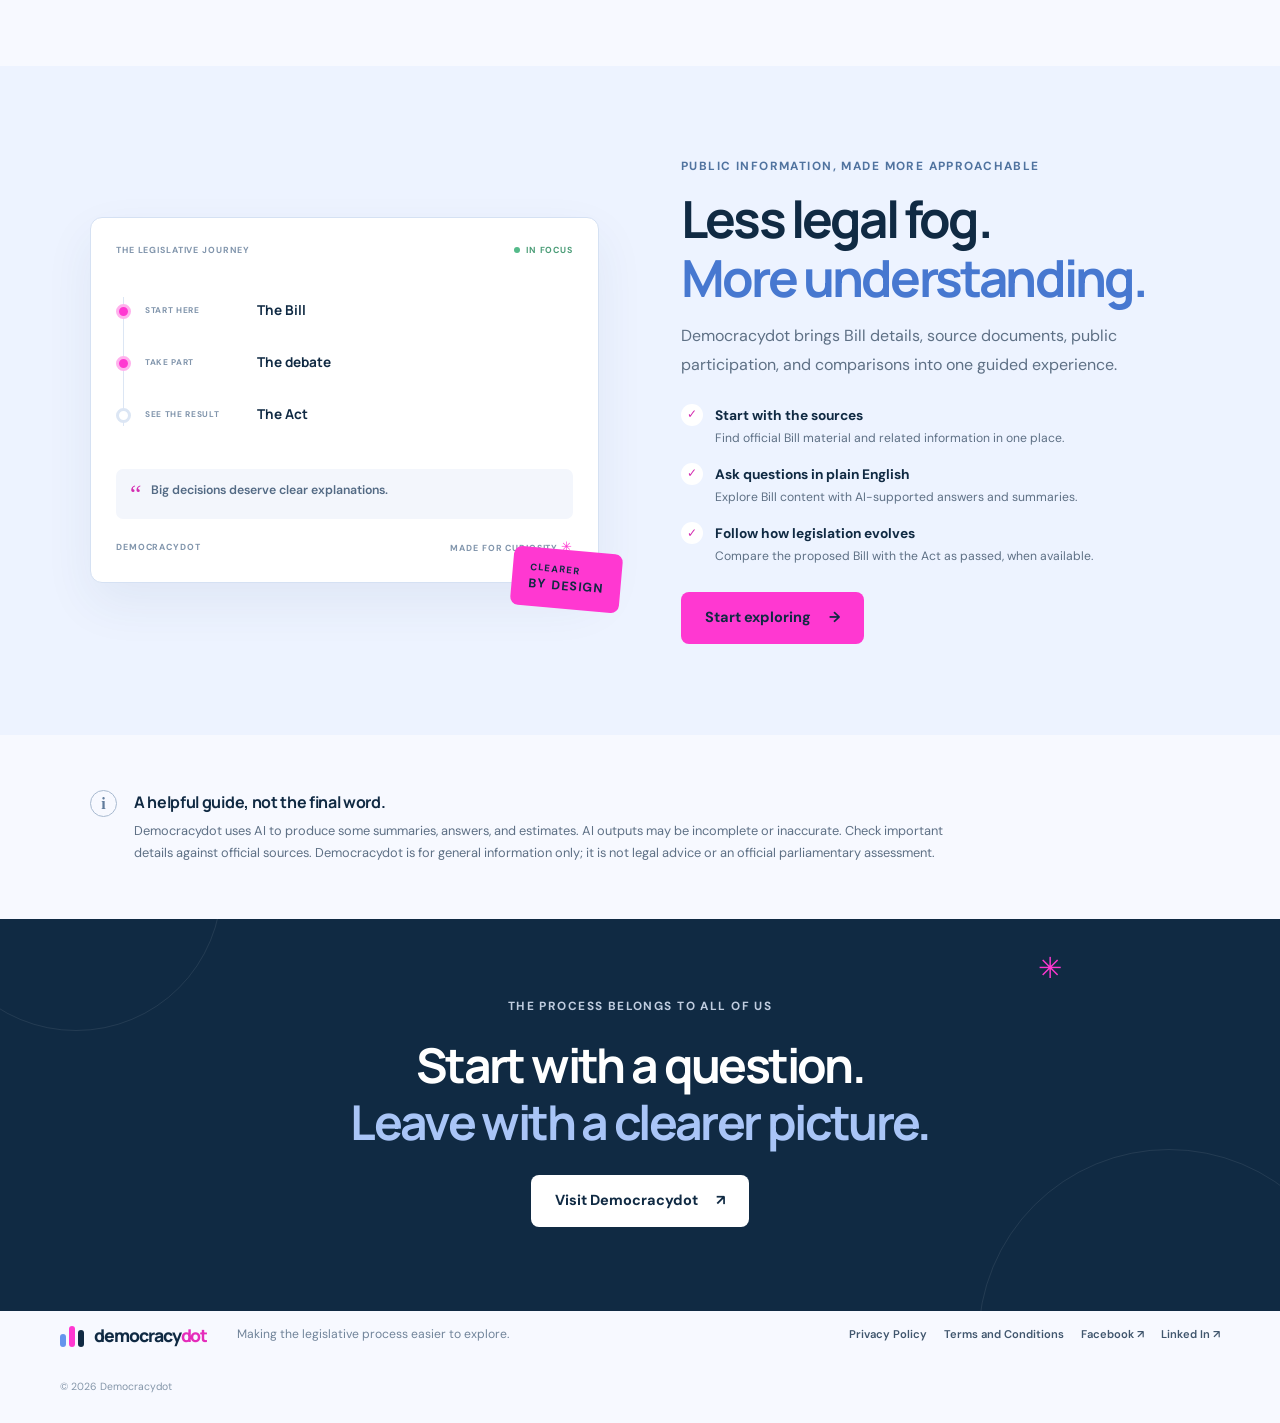
==== commit b7219c9b: "update" ====
--- a/docs/index.html
+++ b/docs/index.html
@@ -194,7 +194,7 @@
         <a href="https://democracydotcom.streamlit.app/privacy">Privacy Policy</a>
         <a href="https://democracydotcom.streamlit.app/terms">Terms and Conditions</a>
         <a href="https://www.facebook.com/profile.php?id=61595771103973" target="_blank" rel="noopener noreferrer">Facebook ↗</a>
-        <a href="https://www.linkedin.com/company/democracydot-com/" target="_blank" rel="noopener noreferrer">Democracydot ↗</a>
+        <a href="https://www.linkedin.com/company/democracydot-com/" target="_blank" rel="noopener noreferrer">Linked In ↗</a>
       </div>
       <small>© 2026 Democracydot</small>
     </footer>
